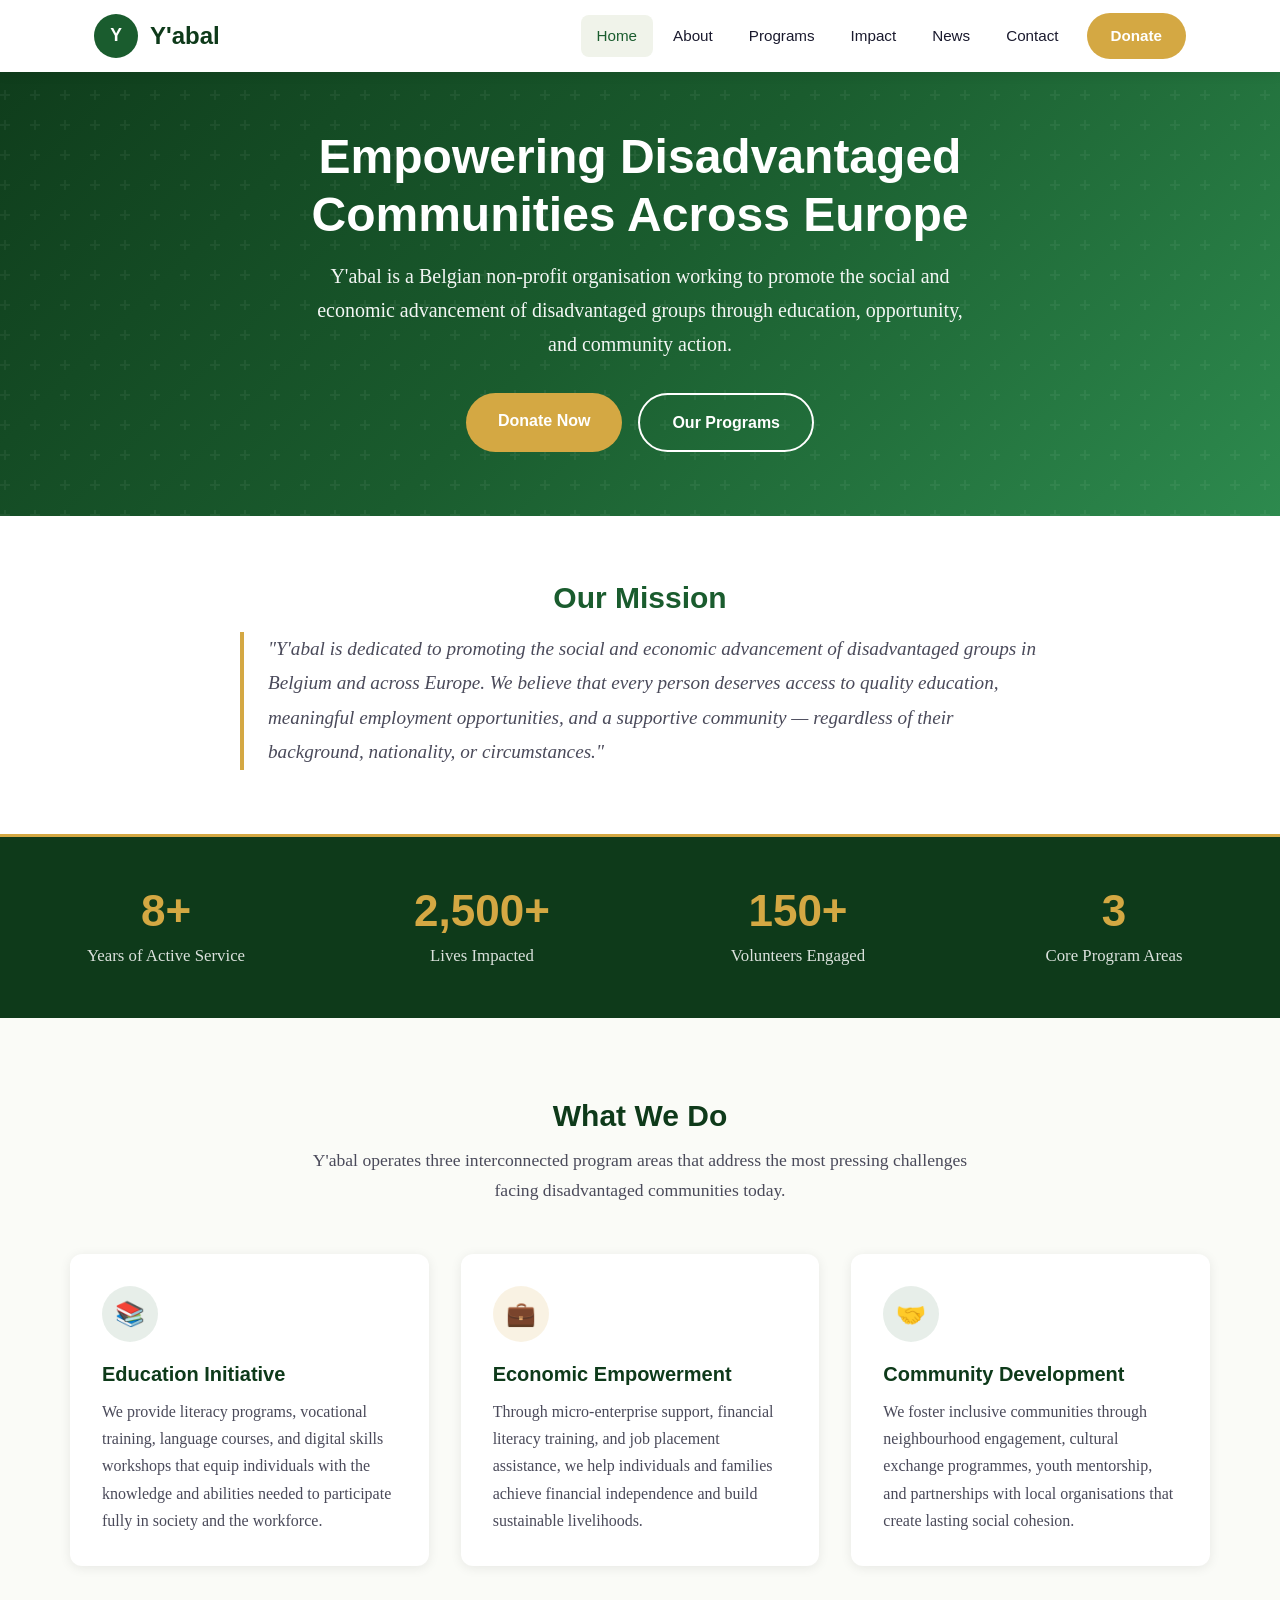
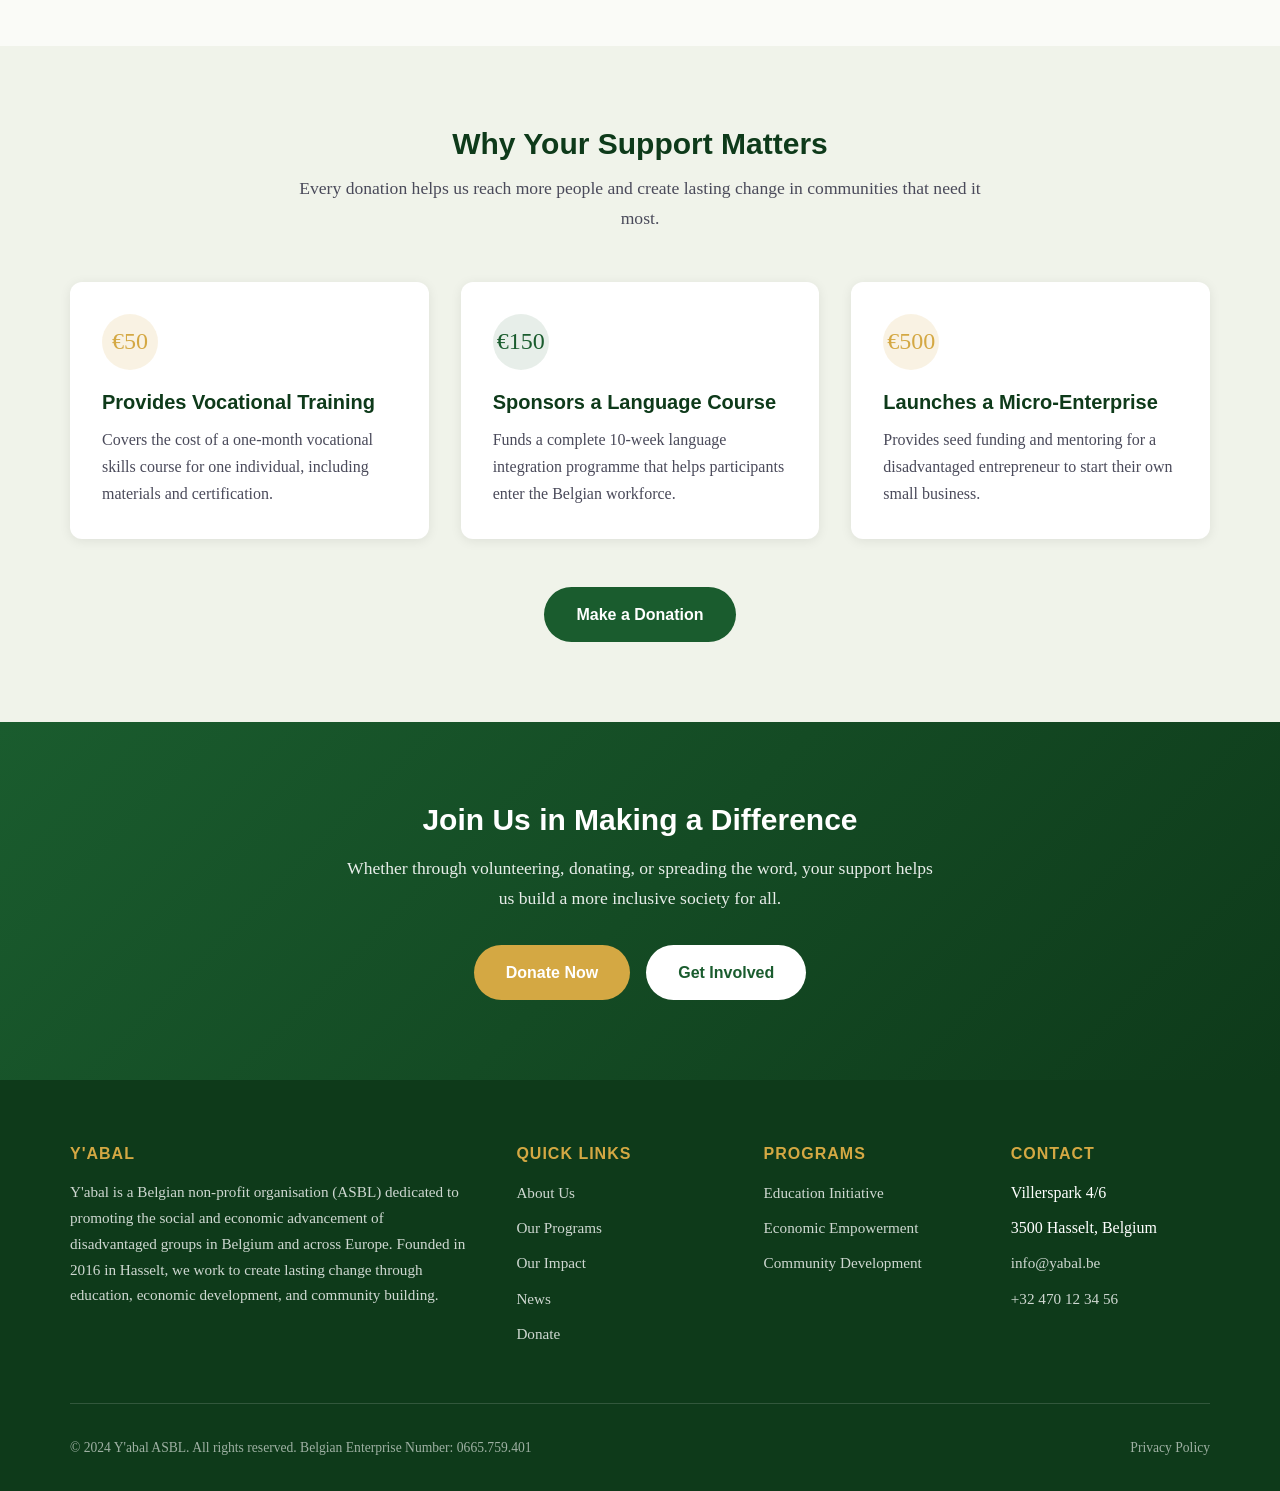
==== index.html @ fac57b77 "Rebuild: complete Y'abal nonprofit website for Google Ad Grants compliance" ====
<!DOCTYPE html>
<html lang="en">
<head>
<meta charset="UTF-8">
<meta name="viewport" content="width=device-width,initial-scale=1">
<title>Y'abal | Social & Economic Advancement for Disadvantaged Groups</title>
<meta name="description" content="Y'abal is a Belgian non-profit (ASBL) dedicated to promoting the social and economic advancement of disadvantaged groups through education, economic development, and community building.">
<link rel="canonical" href="https://yabal.be/">
<link rel="stylesheet" href="css/style.css">
</head>
<body>

<nav class="nav" id="nav">
  <div class="nav-inner">
    <a href="index.html" class="nav-logo">
      <div class="nav-logo-icon">Y</div>
      Y'abal
    </a>
    <button class="nav-toggle" id="navToggle" aria-label="Toggle navigation menu">
      <span></span><span></span><span></span>
    </button>
    <div class="nav-links" id="navLinks">
      <a href="index.html">Home</a>
      <a href="about.html">About</a>
      <a href="programs.html">Programs</a>
      <a href="impact.html">Impact</a>
      <a href="news.html">News</a>
      <a href="contact.html">Contact</a>
      <a href="donate.html" class="nav-donate-btn">Donate</a>
    </div>
  </div>
</nav>

<section class="hero">
  <div class="hero-content">
    <h1>Empowering Disadvantaged Communities Across Europe</h1>
    <p>Y'abal is a Belgian non-profit organisation working to promote the social and economic advancement of disadvantaged groups through education, opportunity, and community action.</p>
    <div class="hero-btns">
      <a href="donate.html" class="btn btn-primary">Donate Now</a>
      <a href="programs.html" class="btn btn-outline">Our Programs</a>
    </div>
  </div>
</section>

<section class="mission-banner">
  <div class="mission-inner">
    <h2>Our Mission</h2>
    <blockquote>
      "Y'abal is dedicated to promoting the social and economic advancement of disadvantaged groups in Belgium and across Europe. We believe that every person deserves access to quality education, meaningful employment opportunities, and a supportive community — regardless of their background, nationality, or circumstances."
    </blockquote>
  </div>
</section>

<section class="stats">
  <div class="stat">
    <h3>8+</h3>
    <p>Years of Active Service</p>
  </div>
  <div class="stat">
    <h3>2,500+</h3>
    <p>Lives Impacted</p>
  </div>
  <div class="stat">
    <h3>150+</h3>
    <p>Volunteers Engaged</p>
  </div>
  <div class="stat">
    <h3>3</h3>
    <p>Core Program Areas</p>
  </div>
</section>

<section class="section">
  <div class="container">
    <div class="section-header">
      <h2>What We Do</h2>
      <p>Y'abal operates three interconnected program areas that address the most pressing challenges facing disadvantaged communities today.</p>
    </div>
    <div class="card-grid card-grid-3">
      <div class="card">
        <div class="card-icon card-icon-green">📚</div>
        <h3>Education Initiative</h3>
        <p>We provide literacy programs, vocational training, language courses, and digital skills workshops that equip individuals with the knowledge and abilities needed to participate fully in society and the workforce.</p>
      </div>
      <div class="card">
        <div class="card-icon card-icon-gold">💼</div>
        <h3>Economic Empowerment</h3>
        <p>Through micro-enterprise support, financial literacy training, and job placement assistance, we help individuals and families achieve financial independence and build sustainable livelihoods.</p>
      </div>
      <div class="card">
        <div class="card-icon card-icon-green">🤝</div>
        <h3>Community Development</h3>
        <p>We foster inclusive communities through neighbourhood engagement, cultural exchange programmes, youth mentorship, and partnerships with local organisations that create lasting social cohesion.</p>
      </div>
    </div>
  </div>
</section>

<section class="section section-alt">
  <div class="container">
    <div class="section-header">
      <h2>Why Your Support Matters</h2>
      <p>Every donation helps us reach more people and create lasting change in communities that need it most.</p>
    </div>
    <div class="card-grid card-grid-3">
      <div class="card">
        <div class="card-icon card-icon-gold">€50</div>
        <h3>Provides Vocational Training</h3>
        <p>Covers the cost of a one-month vocational skills course for one individual, including materials and certification.</p>
      </div>
      <div class="card">
        <div class="card-icon card-icon-green">€150</div>
        <h3>Sponsors a Language Course</h3>
        <p>Funds a complete 10-week language integration programme that helps participants enter the Belgian workforce.</p>
      </div>
      <div class="card">
        <div class="card-icon card-icon-gold">€500</div>
        <h3>Launches a Micro-Enterprise</h3>
        <h3></h3>
        <p>Provides seed funding and mentoring for a disadvantaged entrepreneur to start their own small business.</p>
      </div>
    </div>
    <div style="text-align:center;margin-top:3rem">
      <a href="donate.html" class="btn btn-green">Make a Donation</a>
    </div>
  </div>
</section>

<section class="cta">
  <div class="container">
    <h2>Join Us in Making a Difference</h2>
    <p>Whether through volunteering, donating, or spreading the word, your support helps us build a more inclusive society for all.</p>
    <div class="hero-btns">
      <a href="donate.html" class="btn btn-primary">Donate Now</a>
      <a href="contact.html" class="btn btn-white">Get Involved</a>
    </div>
  </div>
</section>

<footer class="footer">
  <div class="footer-grid">
    <div>
      <h4>Y'abal</h4>
      <p>Y'abal is a Belgian non-profit organisation (ASBL) dedicated to promoting the social and economic advancement of disadvantaged groups in Belgium and across Europe. Founded in 2016 in Hasselt, we work to create lasting change through education, economic development, and community building.</p>
    </div>
    <div>
      <h4>Quick Links</h4>
      <ul class="footer-links">
        <li><a href="about.html">About Us</a></li>
        <li><a href="programs.html">Our Programs</a></li>
        <li><a href="impact.html">Our Impact</a></li>
        <li><a href="news.html">News</a></li>
        <li><a href="donate.html">Donate</a></li>
      </ul>
    </div>
    <div>
      <h4>Programs</h4>
      <ul class="footer-links">
        <li><a href="programs.html#education">Education Initiative</a></li>
        <li><a href="programs.html#economic">Economic Empowerment</a></li>
        <li><a href="programs.html#community">Community Development</a></li>
      </ul>
    </div>
    <div>
      <h4>Contact</h4>
      <ul class="footer-links">
        <li>Villerspark 4/6</li>
        <li>3500 Hasselt, Belgium</li>
        <li><a href="mailto:info@yabal.be">info@yabal.be</a></li>
        <li><a href="tel:+32470123456">+32 470 12 34 56</a></li>
      </ul>
    </div>
  </div>
  <div class="footer-bottom">
    <p>&copy; 2024 Y'abal ASBL. All rights reserved. Belgian Enterprise Number: 0665.759.401</p>
    <p><a href="privacy-policy.html">Privacy Policy</a></p>
  </div>
</footer>

<script src="js/main.js"></script>
</body>
</html>
---- css/style.css ----
*,*::before,*::after{box-sizing:border-box;margin:0;padding:0}
:root{--primary:#1a5c2e;--primary-light:#2d8a4e;--primary-dark:#0e3a1a;--accent:#d4a843;--accent-light:#e8c46a;--text:#1a1a2e;--text-light:#4a4a5a;--bg:#fafbf7;--bg-alt:#f0f3ea;--white:#ffffff;--shadow:0 2px 12px rgba(0,0,0,0.08);--shadow-lg:0 8px 32px rgba(0,0,0,0.12);--radius:8px;--radius-lg:12px;--max-w:1140px;--transition:0.3s ease}
html{scroll-behavior:smooth;font-size:16px}
body{font-family:Georgia,'Times New Roman',serif;color:var(--text);background:var(--bg);line-height:1.7}
h1,h2,h3,h4,h5,h6{font-family:-apple-system,BlinkMacSystemFont,'Segoe UI',Roboto,sans-serif;font-weight:700;line-height:1.2;color:var(--primary-dark);margin-bottom:0.5em}
h1{font-size:2.5rem}h2{font-size:1.875rem}h3{font-size:1.375rem}
p{margin-bottom:1em}
a{color:var(--primary);text-decoration:none;transition:color var(--transition)}
a:hover{color:var(--primary-light)}
img{max-width:100%;height:auto}
ul{list-style:none}

/* NAV */
.nav{position:fixed;top:0;width:100%;background:var(--white);box-shadow:var(--shadow);z-index:1000;transition:box-shadow var(--transition)}
.nav.scrolled{box-shadow:var(--shadow-lg)}
.nav-inner{max-width:var(--max-w);margin:0 auto;padding:0 1.5rem;display:flex;align-items:center;justify-content:space-between;height:72px}
.nav-logo{display:flex;align-items:center;gap:0.75rem;font-family:-apple-system,BlinkMacSystemFont,'Segoe UI',Roboto,sans-serif;font-size:1.5rem;font-weight:700;color:var(--primary-dark)}
.nav-logo-icon{width:44px;height:44px;background:var(--primary);border-radius:50%;display:flex;align-items:center;justify-content:center;color:var(--white);font-weight:700;font-size:1.1rem}
.nav-links{display:flex;gap:0.25rem;align-items:center}
.nav-links a{padding:0.5rem 1rem;border-radius:var(--radius);font-family:-apple-system,BlinkMacSystemFont,'Segoe UI',Roboto,sans-serif;font-size:0.95rem;font-weight:500;color:var(--text);transition:background var(--transition),color var(--transition)}
.nav-links a:hover,.nav-links a.active{background:var(--bg-alt);color:var(--primary)}
.nav-donate-btn{background:var(--accent)!important;color:var(--white)!important;font-weight:600!important;padding:0.6rem 1.5rem!important;border-radius:50px!important;margin-left:0.5rem}
.nav-donate-btn:hover{background:var(--accent-light)!important;transform:translateY(-1px)}
.nav-toggle{display:none;background:none;border:none;cursor:pointer;padding:0.5rem}
.nav-toggle span{display:block;width:24px;height:2px;background:var(--text);margin:5px 0;transition:var(--transition)}

/* HERO */
.hero{padding:8rem 1.5rem 4rem;text-align:center;background:linear-gradient(135deg,var(--primary-dark) 0%,var(--primary) 50%,var(--primary-light) 100%);color:var(--white);position:relative;overflow:hidden}
.hero::after{content:'';position:absolute;top:0;left:0;right:0;bottom:0;background:url("data:image/svg+xml,%3Csvg width='60' height='60' viewBox='0 0 60 60' xmlns='http://www.w3.org/2000/svg'%3E%3Cg fill='none' fill-rule='evenodd'%3E%3Cg fill='%23ffffff' fill-opacity='0.05'%3E%3Cpath d='M36 34v-4h-2v4h-4v2h4v4h2v-4h4v-2h-4zm0-30V0h-2v4h-4v2h4v4h2V6h4V4h-4zM6 34v-4H4v4H0v2h4v4h2v-4h4v-2H6zM6 4V0H4v4H0v2h4v4h2V6h4V4H6z'/%3E%3C/g%3E%3C/g%3E%3C/svg%3E") repeat}
.hero-content{position:relative;z-index:1;max-width:800px;margin:0 auto}
.hero h1{color:var(--white);font-size:3rem;margin-bottom:1rem}
.hero p{font-size:1.25rem;opacity:0.95;margin-bottom:2rem;max-width:650px;margin-left:auto;margin-right:auto}
.hero-btns{display:flex;gap:1rem;justify-content:center;flex-wrap:wrap}
.btn{display:inline-block;padding:0.85rem 2rem;border-radius:50px;font-family:-apple-system,BlinkMacSystemFont,'Segoe UI',Roboto,sans-serif;font-weight:600;font-size:1rem;transition:all var(--transition);cursor:pointer;border:none}
.btn-primary{background:var(--accent);color:var(--white)}
.btn-primary:hover{background:var(--accent-light);color:var(--white);transform:translateY(-2px);box-shadow:0 4px 16px rgba(212,168,67,0.4)}
.btn-outline{background:transparent;color:var(--white);border:2px solid var(--white)}
.btn-outline:hover{background:var(--white);color:var(--primary)}
.btn-green{background:var(--primary);color:var(--white)}
.btn-green:hover{background:var(--primary-light);color:var(--white);transform:translateY(-2px)}
.btn-white{background:var(--white);color:var(--primary)}
.btn-white:hover{background:var(--bg-alt);transform:translateY(-2px)}

/* SECTIONS */
.section{padding:5rem 1.5rem}
.section-alt{background:var(--bg-alt)}
.section-header{text-align:center;max-width:700px;margin:0 auto 3rem}
.section-header h2{margin-bottom:0.75rem}
.section-header p{color:var(--text-light);font-size:1.1rem}
.container{max-width:var(--max-w);margin:0 auto}

/* CARDS */
.card-grid{display:grid;gap:2rem}
.card-grid-3{grid-template-columns:repeat(auto-fit,minmax(300px,1fr))}
.card-grid-2{grid-template-columns:repeat(auto-fit,minmax(400px,1fr))}
.card{background:var(--white);border-radius:var(--radius-lg);padding:2rem;box-shadow:var(--shadow);transition:transform var(--transition),box-shadow var(--transition)}
.card:hover{transform:translateY(-4px);box-shadow:var(--shadow-lg)}
.card-icon{width:56px;height:56px;border-radius:50%;display:flex;align-items:center;justify-content:center;font-size:1.5rem;margin-bottom:1.25rem}
.card-icon-green{background:rgba(26,92,46,0.1);color:var(--primary)}
.card-icon-gold{background:rgba(212,168,67,0.15);color:var(--accent)}
.card h3{font-size:1.25rem;margin-bottom:0.75rem}
.card p{color:var(--text-light);margin-bottom:0}

/* STATS */
.stats{display:grid;grid-template-columns:repeat(auto-fit,minmax(200px,1fr));gap:2rem;text-align:center;padding:3rem 1.5rem;background:var(--primary-dark);color:var(--white)}
.stat h3{color:var(--accent);font-size:2.75rem;margin-bottom:0.25rem}
.stat p{color:rgba(255,255,255,0.85);font-size:1.05rem;margin:0}

/* CTA */
.cta{padding:5rem 1.5rem;text-align:center;background:linear-gradient(135deg,var(--primary) 0%,var(--primary-dark) 100%);color:var(--white)}
.cta h2{color:var(--white);margin-bottom:1rem}
.cta p{color:rgba(255,255,255,0.9);max-width:600px;margin:0 auto 2rem;font-size:1.1rem}

/* MISSION BANNER */
.mission-banner{padding:4rem 1.5rem;background:var(--white);border-bottom:3px solid var(--accent)}
.mission-inner{max-width:800px;margin:0 auto;text-align:center}
.mission-inner h2{color:var(--primary);margin-bottom:1rem}
.mission-inner blockquote{font-size:1.2rem;font-style:italic;color:var(--text-light);line-height:1.8;border-left:4px solid var(--accent);padding-left:1.5rem;text-align:left}

/* PAGE HEADER */
.page-header{padding:7rem 1.5rem 3rem;text-align:center;background:linear-gradient(135deg,var(--primary-dark),var(--primary));color:var(--white)}
.page-header h1{color:var(--white);margin-bottom:0.5rem}
.page-header p{color:rgba(255,255,255,0.9);font-size:1.15rem;max-width:600px;margin:0 auto}
.breadcrumb{font-family:-apple-system,BlinkMacSystemFont,'Segoe UI',Roboto,sans-serif;font-size:0.9rem;margin-top:1rem;opacity:0.8}
.breadcrumb a{color:rgba(255,255,255,0.8)}
.breadcrumb a:hover{color:var(--white)}

/* ABOUT */
.about-grid{display:grid;grid-template-columns:1fr 1fr;gap:3rem;align-items:start}
.about-text h3{color:var(--primary);margin-bottom:0.75rem}
.about-sidebar{background:var(--white);border-radius:var(--radius-lg);padding:2rem;box-shadow:var(--shadow)}
.about-sidebar h3{color:var(--primary);margin-bottom:1rem;font-size:1.1rem}
.about-sidebar ul{margin-bottom:1.5rem}
.about-sidebar li{padding:0.5rem 0;border-bottom:1px solid var(--bg-alt);color:var(--text-light);font-size:0.95rem}
.about-sidebar li:last-child{border-bottom:none}
.about-sidebar li strong{color:var(--text);display:block;font-size:0.8rem;text-transform:uppercase;letter-spacing:0.5px;margin-bottom:0.15rem}

/* TIMELINE */
.timeline{position:relative;max-width:700px;margin:0 auto}
.timeline::before{content:'';position:absolute;left:20px;top:0;bottom:0;width:2px;background:var(--accent)}
.timeline-item{position:relative;padding-left:56px;margin-bottom:2rem}
.timeline-item::before{content:'';position:absolute;left:13px;top:4px;width:16px;height:16px;background:var(--accent);border-radius:50%;border:3px solid var(--bg-alt)}
.timeline-year{font-family:-apple-system,BlinkMacSystemFont,'Segoe UI',Roboto,sans-serif;font-weight:700;color:var(--primary);font-size:1.1rem;margin-bottom:0.25rem}

/* TEAM */
.team-card{text-align:center;padding:2.5rem 2rem}
.team-avatar{width:100px;height:100px;border-radius:50%;background:linear-gradient(135deg,var(--primary),var(--primary-light));display:flex;align-items:center;justify-content:center;margin:0 auto 1.25rem;font-size:2rem;color:var(--white);font-weight:700}
.team-card h3{margin-bottom:0.25rem;font-size:1.15rem}
.team-role{color:var(--accent);font-family:-apple-system,BlinkMacSystemFont,'Segoe UI',Roboto,sans-serif;font-weight:600;font-size:0.9rem;text-transform:uppercase;letter-spacing:0.5px;margin-bottom:0.75rem}
.team-card p{color:var(--text-light);font-size:0.95rem;margin:0}

/* FORM */
.form-group{margin-bottom:1.5rem}
.form-group label{display:block;font-family:-apple-system,BlinkMacSystemFont,'Segoe UI',Roboto,sans-serif;font-weight:600;font-size:0.95rem;margin-bottom:0.5rem;color:var(--text)}
.form-group input,.form-group textarea,.form-group select{width:100%;padding:0.85rem 1rem;border:2px solid #ddd;border-radius:var(--radius);font-size:1rem;font-family:Georgia,'Times New Roman',serif;transition:border-color var(--transition),box-shadow var(--transition)}
.form-group input:focus,.form-group textarea:focus,.form-group select:focus{outline:none;border-color:var(--primary);box-shadow:0 0 0 3px rgba(26,92,46,0.1)}
.form-group textarea{resize:vertical;min-height:140px}
.contact-grid{display:grid;grid-template-columns:1fr 1fr;gap:3rem}
.contact-info-card{display:flex;align-items:flex-start;gap:1rem;margin-bottom:1.5rem}
.contact-info-icon{width:48px;height:48px;min-width:48px;border-radius:50%;background:rgba(26,92,46,0.1);display:flex;align-items:center;justify-content:center;color:var(--primary);font-size:1.2rem}
.contact-info-card h4{font-size:1rem;margin-bottom:0.25rem}
.contact-info-card p{color:var(--text-light);margin:0;font-size:0.95rem}

/* FAQ */
.faq-item{background:var(--white);border-radius:var(--radius);margin-bottom:1rem;box-shadow:var(--shadow)}
.faq-question{width:100%;text-align:left;padding:1.25rem 1.5rem;background:none;border:none;cursor:pointer;font-family:-apple-system,BlinkMacSystemFont,'Segoe UI',Roboto,sans-serif;font-size:1.05rem;font-weight:600;color:var(--text);display:flex;justify-content:space-between;align-items:center}
.faq-question::after{content:'+';font-size:1.5rem;color:var(--primary);transition:transform var(--transition)}
.faq-item.open .faq-question::after{transform:rotate(45deg)}
.faq-answer{max-height:0;overflow:hidden;transition:max-height 0.3s ease;padding:0 1.5rem}
.faq-item.open .faq-answer{max-height:300px;padding:0 1.5rem 1.25rem}
.faq-answer p{color:var(--text-light);margin:0}

/* DONATE */
.donate-options{display:grid;grid-template-columns:repeat(auto-fit,minmax(300px,1fr));gap:2rem}
.donate-card{background:var(--white);border-radius:var(--radius-lg);padding:2.5rem;text-align:center;box-shadow:var(--shadow);transition:transform var(--transition),box-shadow var(--transition);border:2px solid transparent}
.donate-card:hover{transform:translateY(-4px);box-shadow:var(--shadow-lg)}
.donate-card.featured{border-color:var(--accent);position:relative}
.donate-card.featured::before{content:'Most Popular';position:absolute;top:-12px;left:50%;transform:translateX(-50%);background:var(--accent);color:var(--white);padding:0.25rem 1rem;border-radius:50px;font-family:-apple-system,BlinkMacSystemFont,'Segoe UI',Roboto,sans-serif;font-size:0.8rem;font-weight:600}
.donate-amounts{display:grid;grid-template-columns:repeat(3,1fr);gap:0.75rem;margin:1.5rem 0}
.donate-amount{padding:0.75rem;border:2px solid #ddd;border-radius:var(--radius);cursor:pointer;font-family:-apple-system,BlinkMacSystemFont,'Segoe UI',Roboto,sans-serif;font-weight:600;transition:all var(--transition);background:var(--white)}
.donate-amount:hover,.donate-amount.selected{border-color:var(--primary);background:rgba(26,92,46,0.05);color:var(--primary)}

/* NEWS */
.news-card{display:flex;gap:1.5rem;align-items:flex-start;padding:2rem}
.news-date{min-width:60px;text-align:center;padding:0.75rem;background:var(--primary);color:var(--white);border-radius:var(--radius);font-family:-apple-system,BlinkMacSystemFont,'Segoe UI',Roboto,sans-serif}
.news-date-day{font-size:1.5rem;font-weight:700;line-height:1}
.news-date-month{font-size:0.75rem;text-transform:uppercase;opacity:0.9}
.news-content h3{margin-bottom:0.5rem}
.news-tag{display:inline-block;padding:0.2rem 0.75rem;background:rgba(26,92,46,0.1);color:var(--primary);border-radius:50px;font-family:-apple-system,BlinkMacSystemFont,'Segoe UI',Roboto,sans-serif;font-size:0.8rem;font-weight:600;margin-bottom:0.75rem}

/* IMPACT */
.impact-grid{display:grid;grid-template-columns:repeat(auto-fit,minmax(250px,1fr));gap:2rem}
.impact-card{text-align:center;padding:2rem;background:var(--white);border-radius:var(--radius-lg);box-shadow:var(--shadow)}
.impact-number{font-family:-apple-system,BlinkMacSystemFont,'Segoe UI',Roboto,sans-serif;font-size:3rem;font-weight:700;color:var(--primary);line-height:1;margin-bottom:0.5rem}
.impact-label{color:var(--text-light);font-size:1rem}
.financial-table{width:100%;border-collapse:collapse;background:var(--white);border-radius:var(--radius-lg);overflow:hidden;box-shadow:var(--shadow)}
.financial-table th{background:var(--primary);color:var(--white);padding:1rem;text-align:left;font-family:-apple-system,BlinkMacSystemFont,'Segoe UI',Roboto,sans-serif;font-size:0.95rem}
.financial-table td{padding:1rem;border-bottom:1px solid var(--bg-alt);font-size:0.95rem}
.financial-table tr:last-child td{border-bottom:none}
.financial-table tr:hover td{background:var(--bg-alt)}

/* FOOTER */
.footer{background:var(--primary-dark);color:var(--white);padding:4rem 1.5rem 2rem}
.footer-grid{max-width:var(--max-w);margin:0 auto;display:grid;grid-template-columns:2fr 1fr 1fr 1fr;gap:3rem;margin-bottom:3rem}
.footer h4{color:var(--accent);font-size:1rem;text-transform:uppercase;letter-spacing:1px;margin-bottom:1rem}
.footer p{color:rgba(255,255,255,0.8);font-size:0.95rem}
.footer-links li{margin-bottom:0.5rem}
.footer-links a{color:rgba(255,255,255,0.8);font-size:0.95rem;transition:color var(--transition)}
.footer-links a:hover{color:var(--accent)}
.footer-bottom{max-width:var(--max-w);margin:0 auto;padding-top:2rem;border-top:1px solid rgba(255,255,255,0.15);display:flex;justify-content:space-between;align-items:center;flex-wrap:wrap;gap:1rem}
.footer-bottom p{color:rgba(255,255,255,0.6);font-size:0.85rem;margin:0}
.footer-bottom a{color:rgba(255,255,255,0.6)}
.footer-bottom a:hover{color:var(--accent)}

/* RESPONSIVE */
@media(max-width:768px){
h1{font-size:2rem}h2{font-size:1.5rem}
.hero{padding:6rem 1.5rem 3rem}
.hero h1{font-size:2.25rem}
.hero p{font-size:1.1rem}
.nav-links{display:none;position:absolute;top:72px;left:0;right:0;background:var(--white);flex-direction:column;padding:1rem;box-shadow:var(--shadow-lg)}
.nav-links.open{display:flex}
.nav-links a{padding:0.75rem 1rem;width:100%;text-align:center}
.nav-donate-btn{margin:0.5rem 0 0 0!important;width:100%;text-align:center!important}
.nav-toggle{display:block}
.about-grid,.contact-grid{grid-template-columns:1fr}
.card-grid-2,.card-grid-3{grid-template-columns:1fr}
.footer-grid{grid-template-columns:1fr 1fr}
.news-card{flex-direction:column}
.stats{grid-template-columns:repeat(2,1fr)}
}
@media(max-width:480px){
.stats{grid-template-columns:1fr}
.footer-grid{grid-template-columns:1fr}
.donate-amounts{grid-template-columns:repeat(2,1fr)}
}
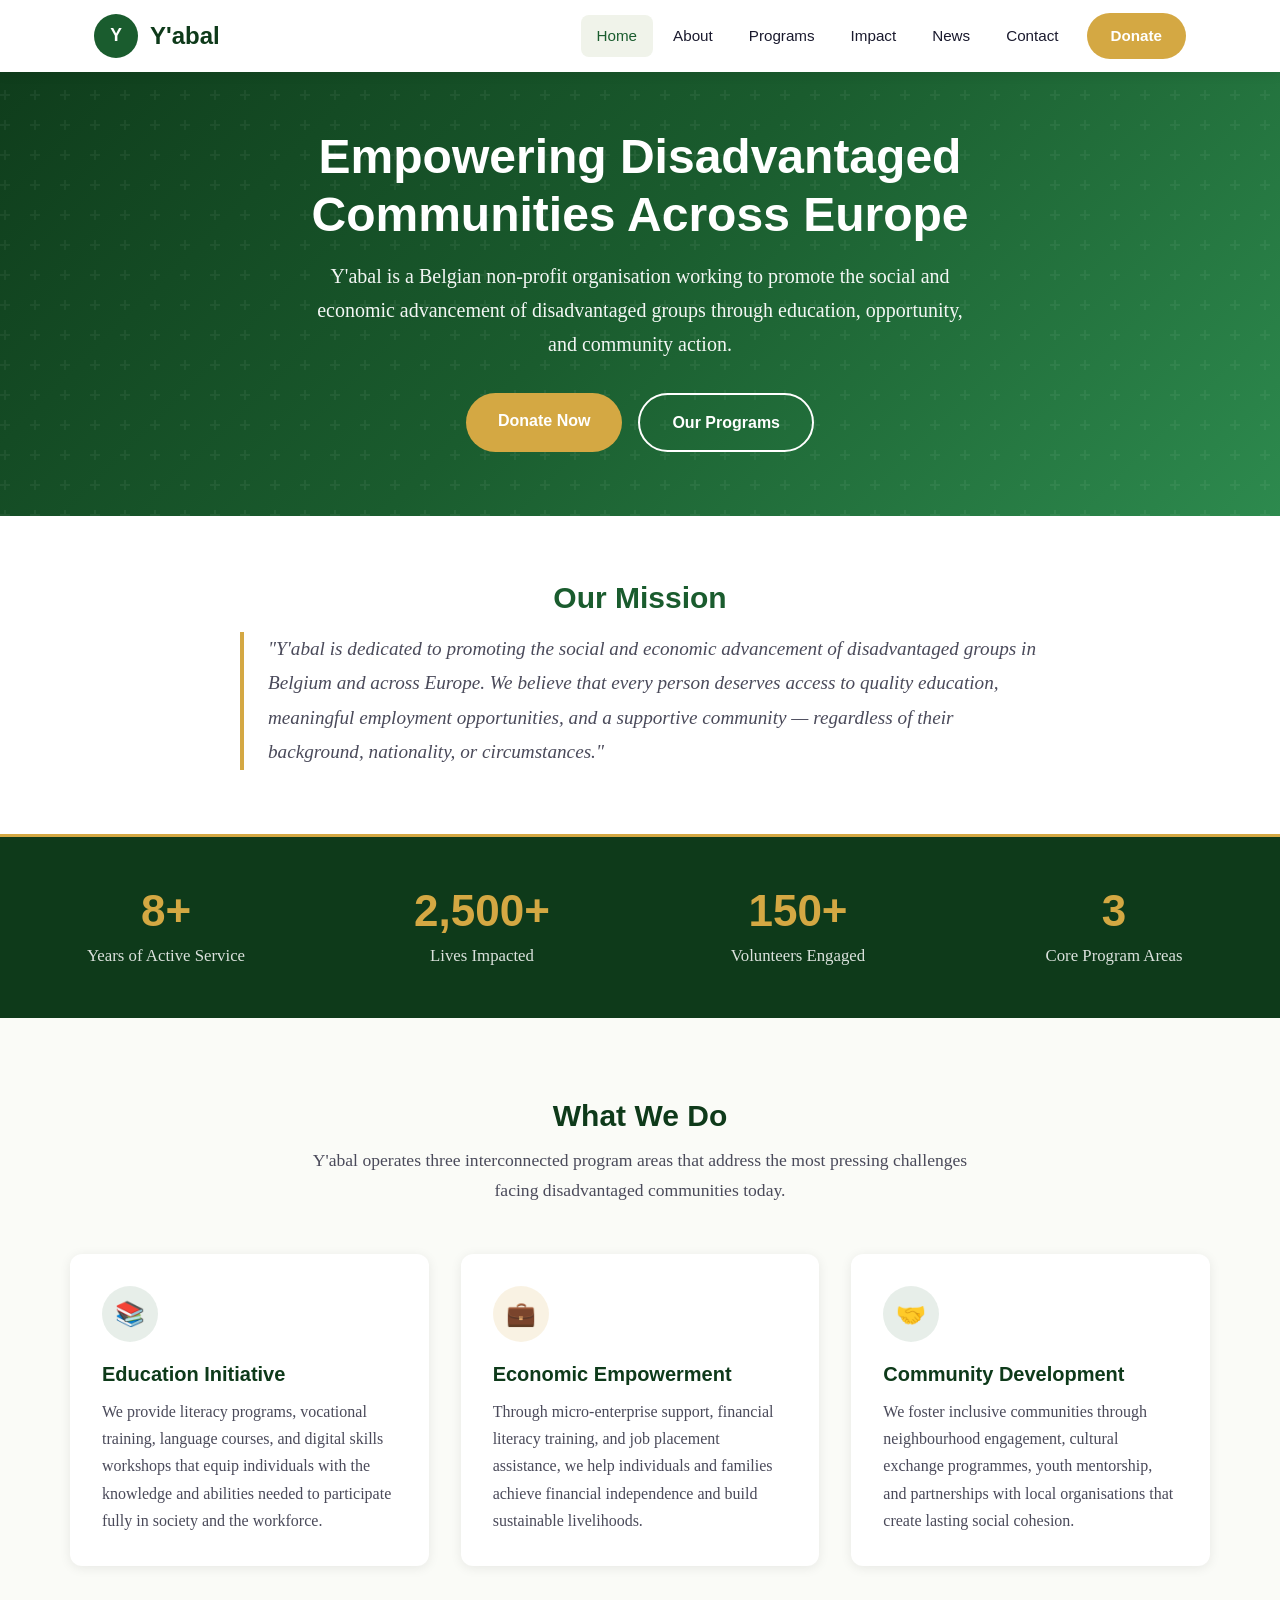
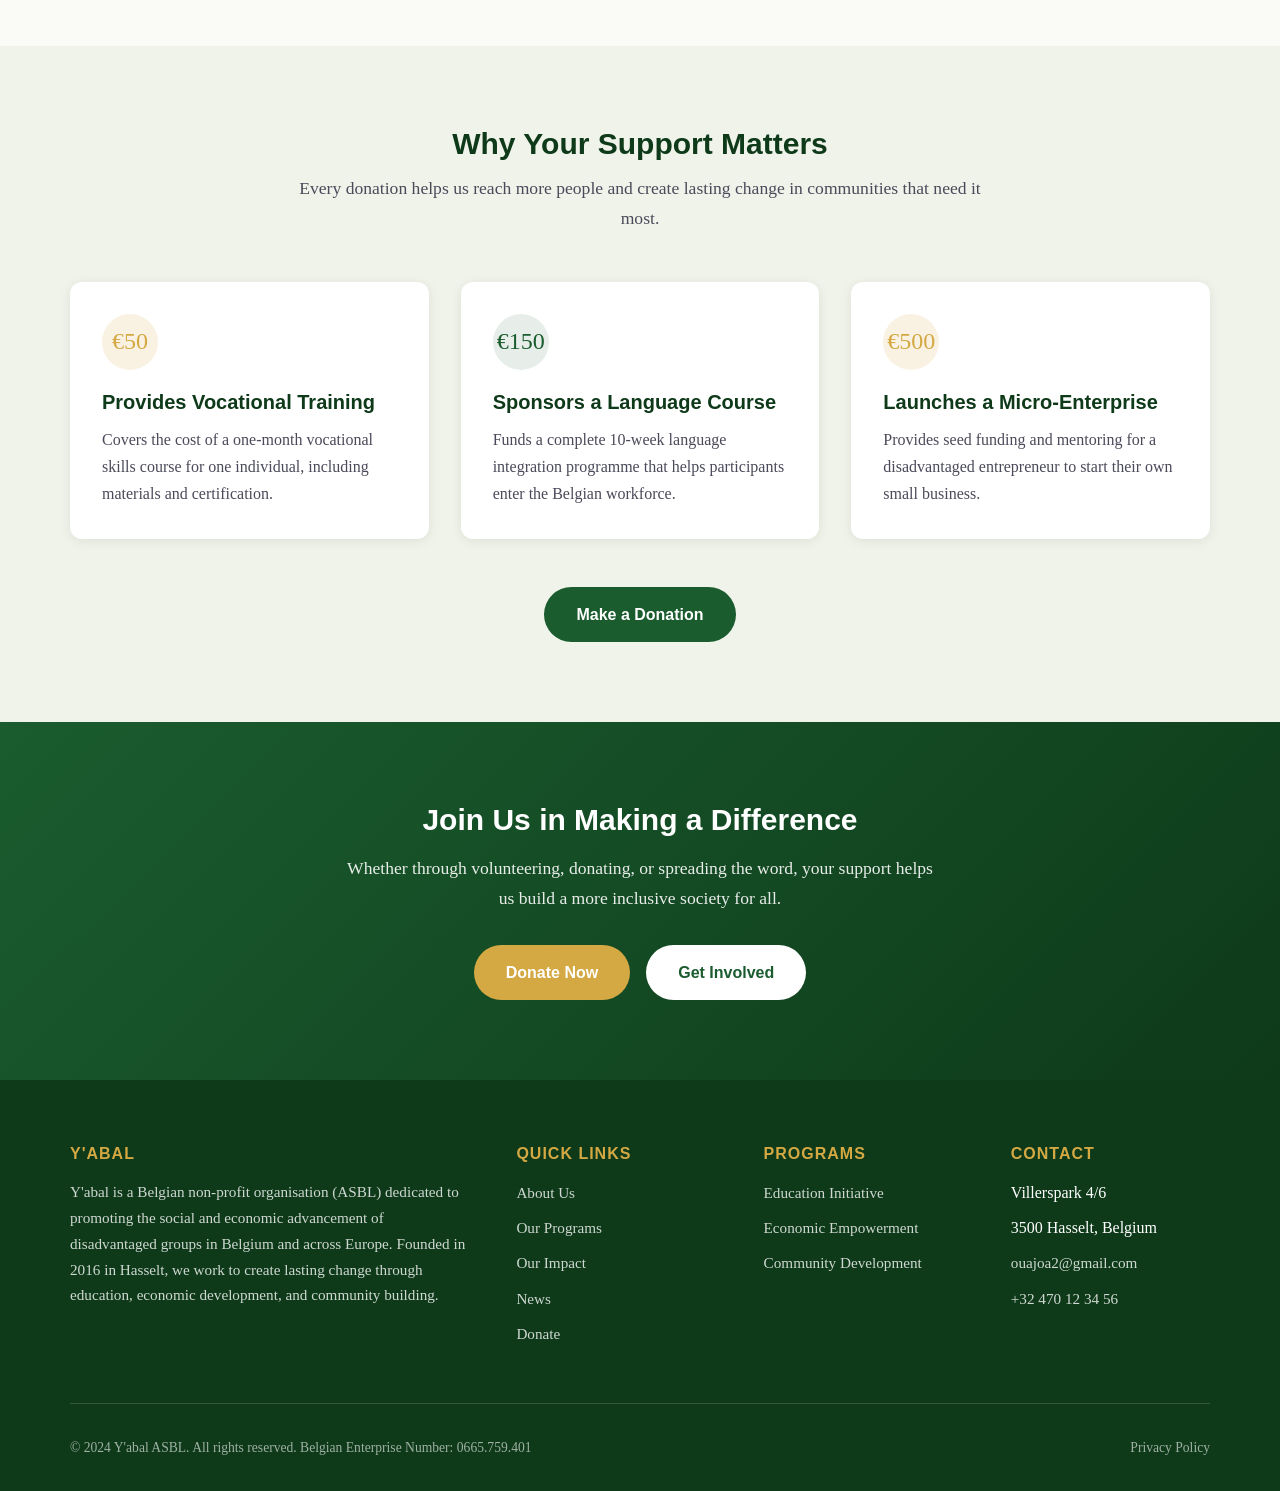
==== commit bd93cf0f: "Change all email addresses to ouajoa2@gmail.com" ====
--- a/index.html
+++ b/index.html
@@ -166,7 +166,7 @@
       <ul class="footer-links">
         <li>Villerspark 4/6</li>
         <li>3500 Hasselt, Belgium</li>
-        <li><a href="mailto:info@yabal.be">info@yabal.be</a></li>
+        <li><a href="mailto:ouajoa2@gmail.com">ouajoa2@gmail.com</a></li>
         <li><a href="tel:+32470123456">+32 470 12 34 56</a></li>
       </ul>
     </div>
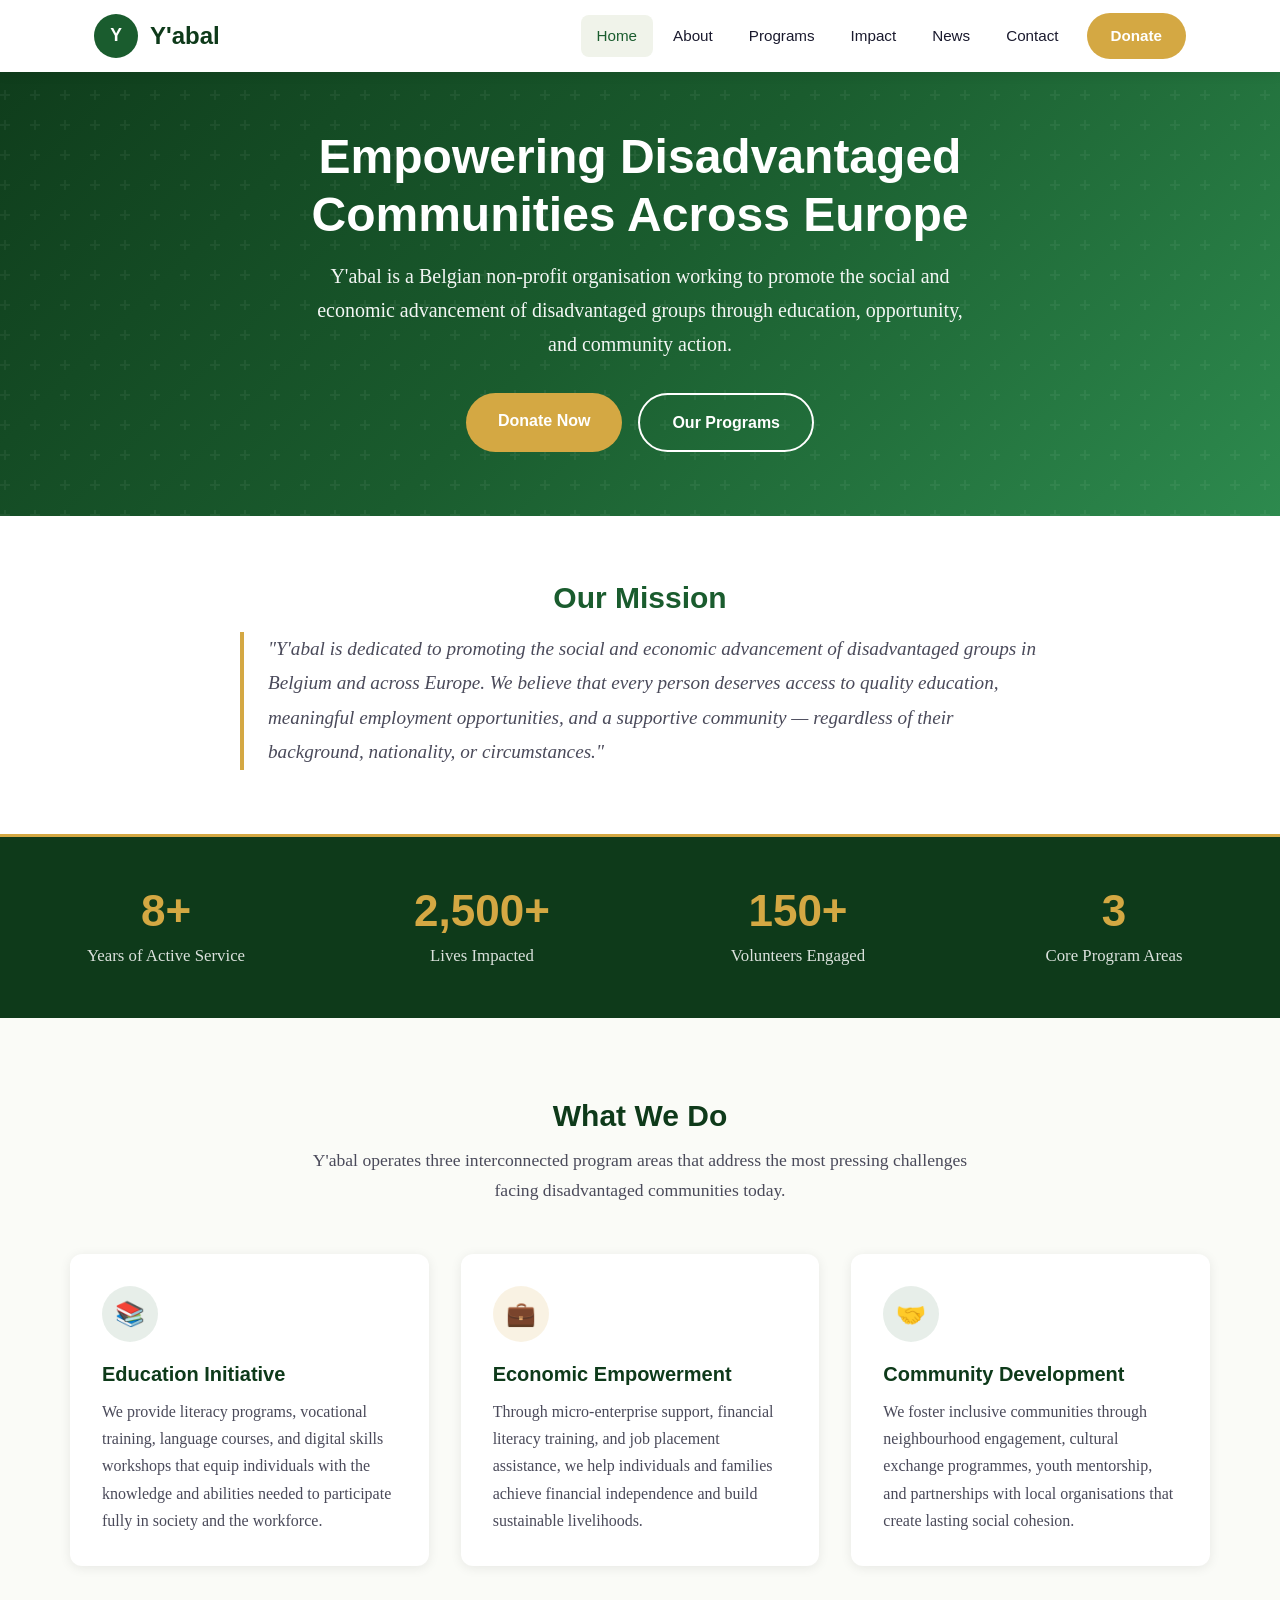
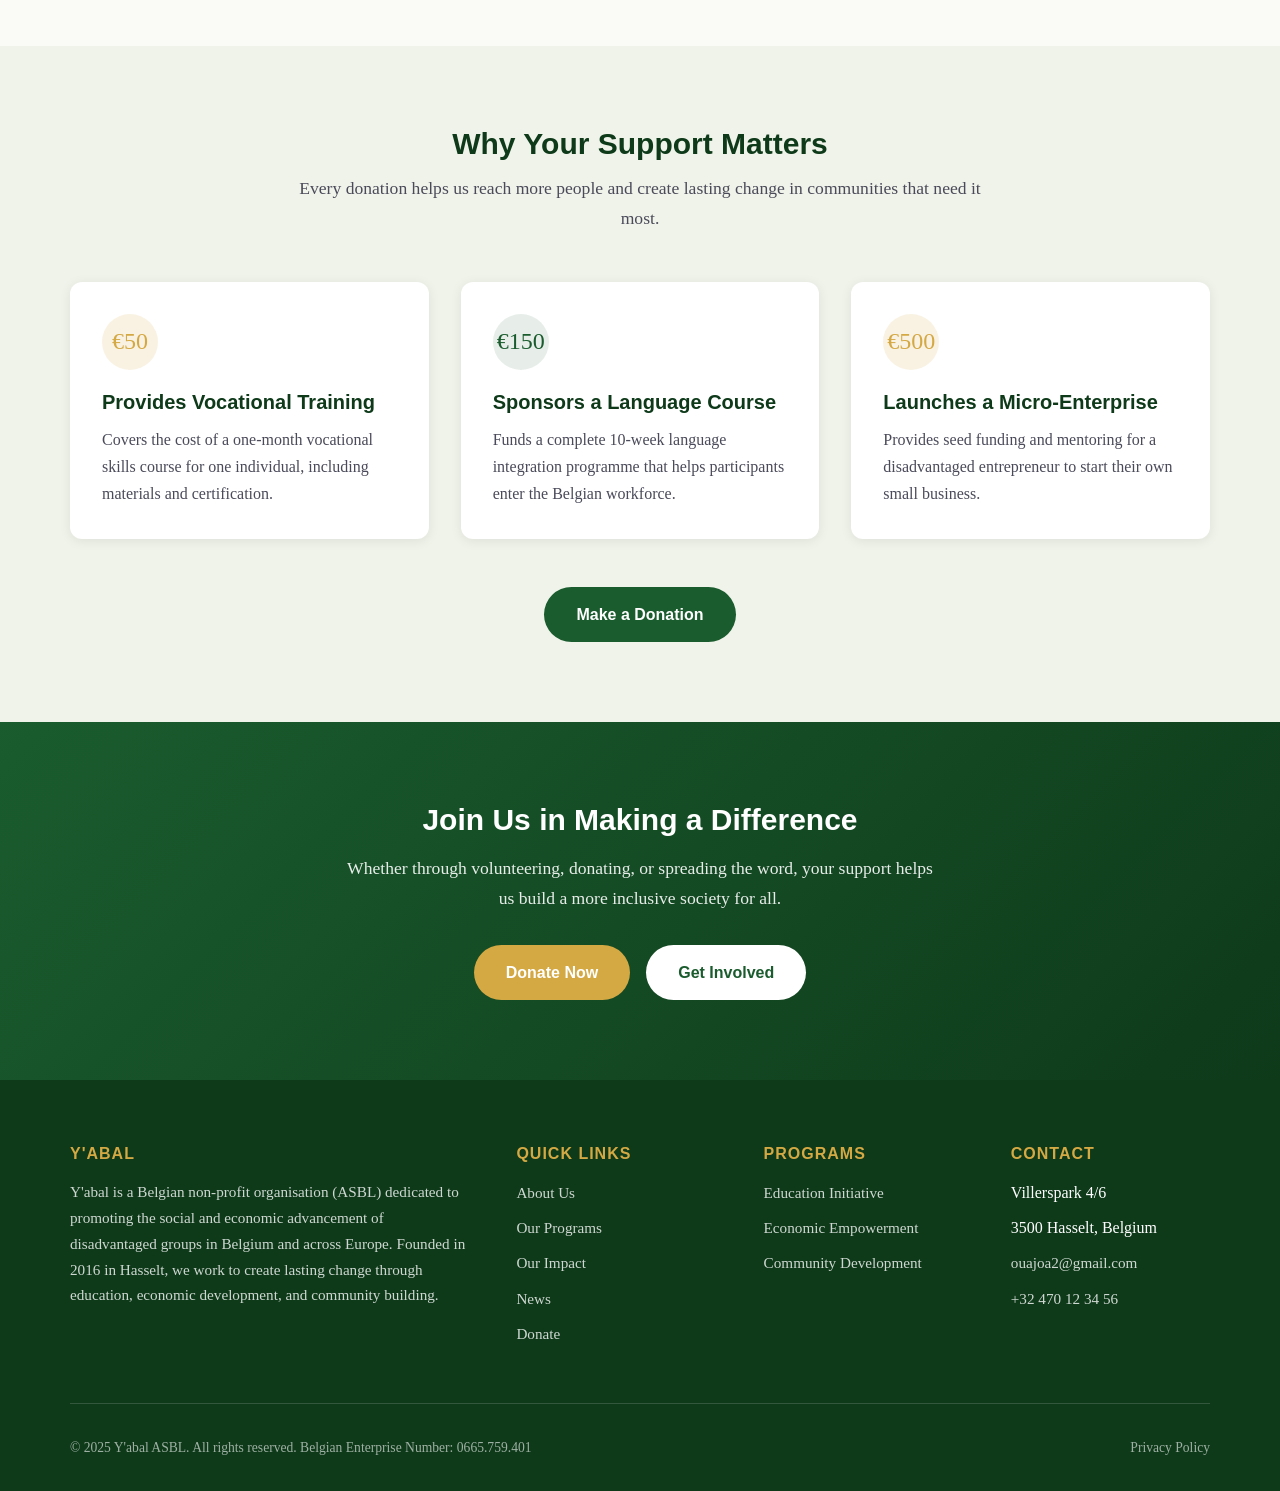
==== commit 99af4777: "Google Ad Grants compliance: PayPal donations, fixed canonical URLs, updated dates, sitemap, robots." ====
--- a/index.html
+++ b/index.html
@@ -5,7 +5,7 @@
 <meta name="viewport" content="width=device-width,initial-scale=1">
 <title>Y'abal | Social & Economic Advancement for Disadvantaged Groups</title>
 <meta name="description" content="Y'abal is a Belgian non-profit (ASBL) dedicated to promoting the social and economic advancement of disadvantaged groups through education, economic development, and community building.">
-<link rel="canonical" href="https://yabal.be/">
+<link rel="canonical" href="https://yabal-nonprofit.pages.dev/index.html">
 <link rel="stylesheet" href="css/style.css">
 </head>
 <body>
@@ -116,7 +116,6 @@
       <div class="card">
         <div class="card-icon card-icon-gold">€500</div>
         <h3>Launches a Micro-Enterprise</h3>
-        <h3></h3>
         <p>Provides seed funding and mentoring for a disadvantaged entrepreneur to start their own small business.</p>
       </div>
     </div>
@@ -172,7 +171,7 @@
     </div>
   </div>
   <div class="footer-bottom">
-    <p>&copy; 2024 Y'abal ASBL. All rights reserved. Belgian Enterprise Number: 0665.759.401</p>
+    <p>&copy; 2025 Y'abal ASBL. All rights reserved. Belgian Enterprise Number: 0665.759.401</p>
     <p><a href="privacy-policy.html">Privacy Policy</a></p>
   </div>
 </footer>
